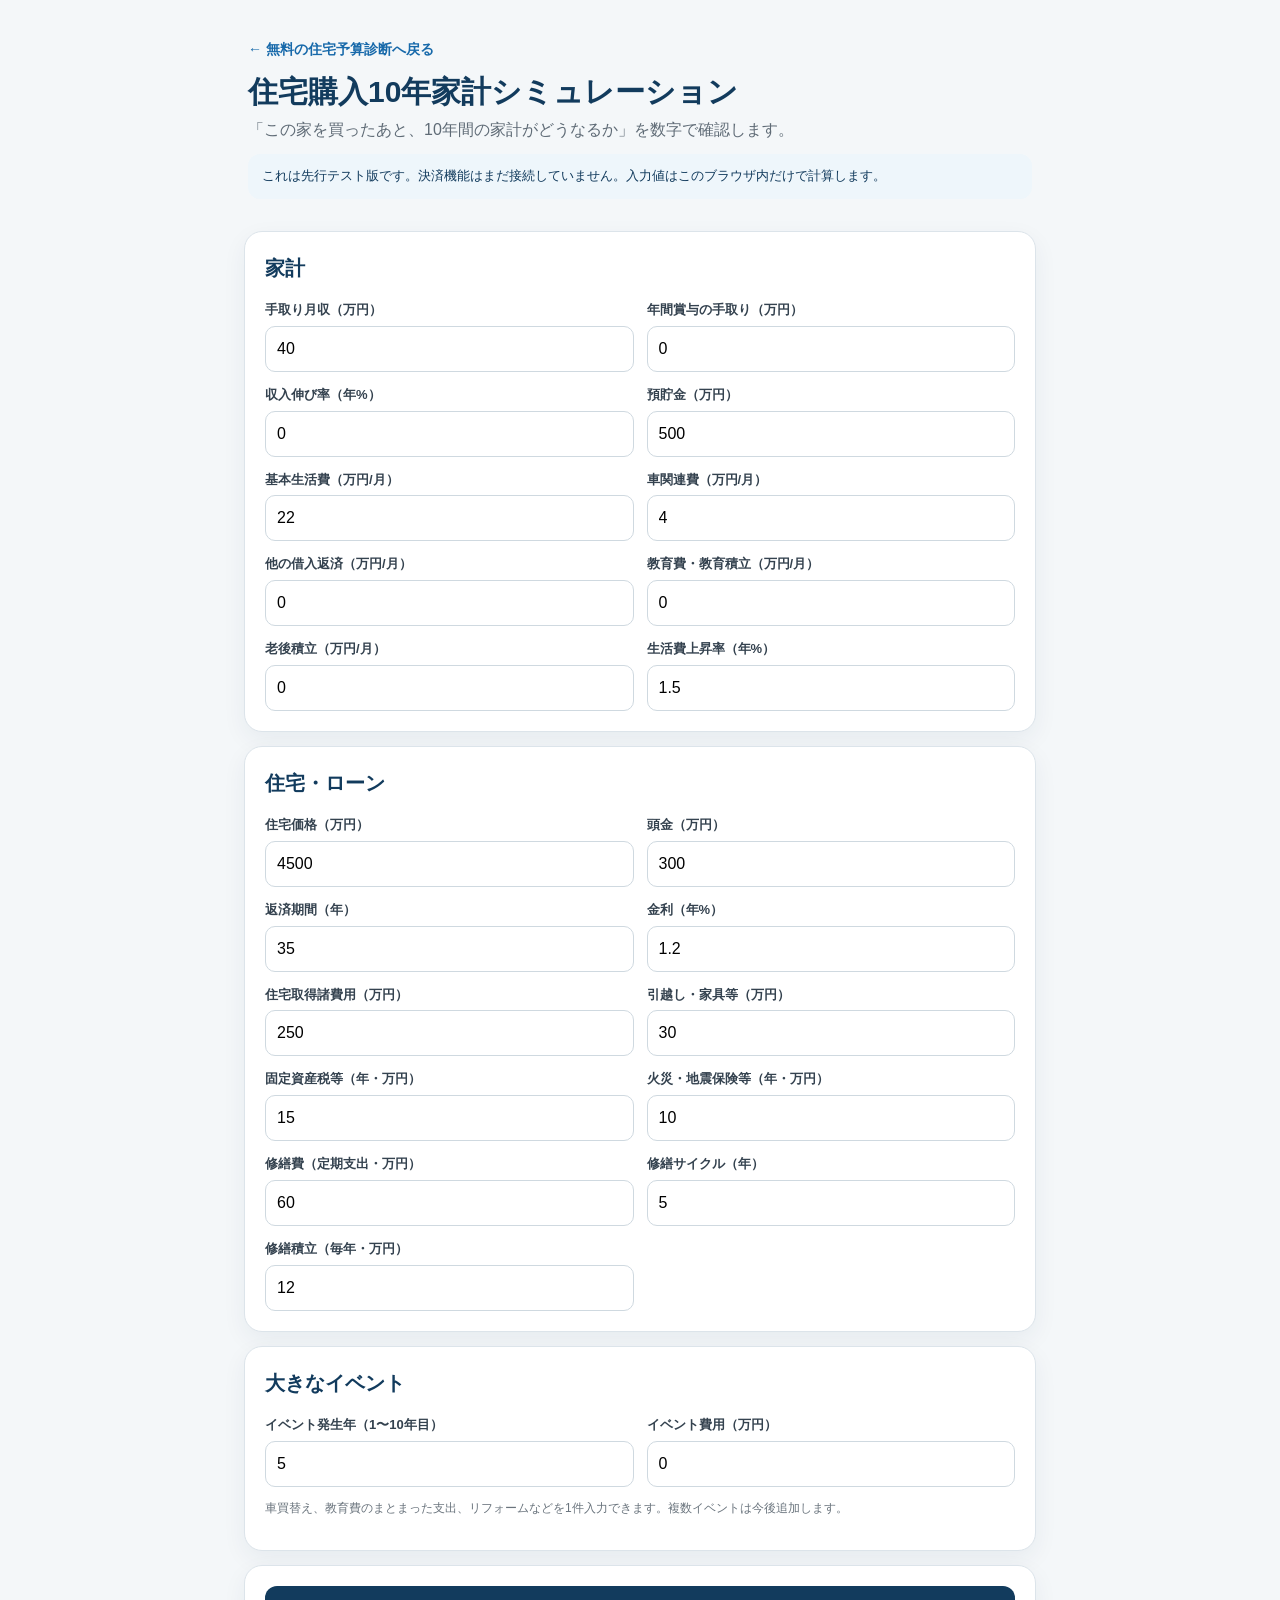
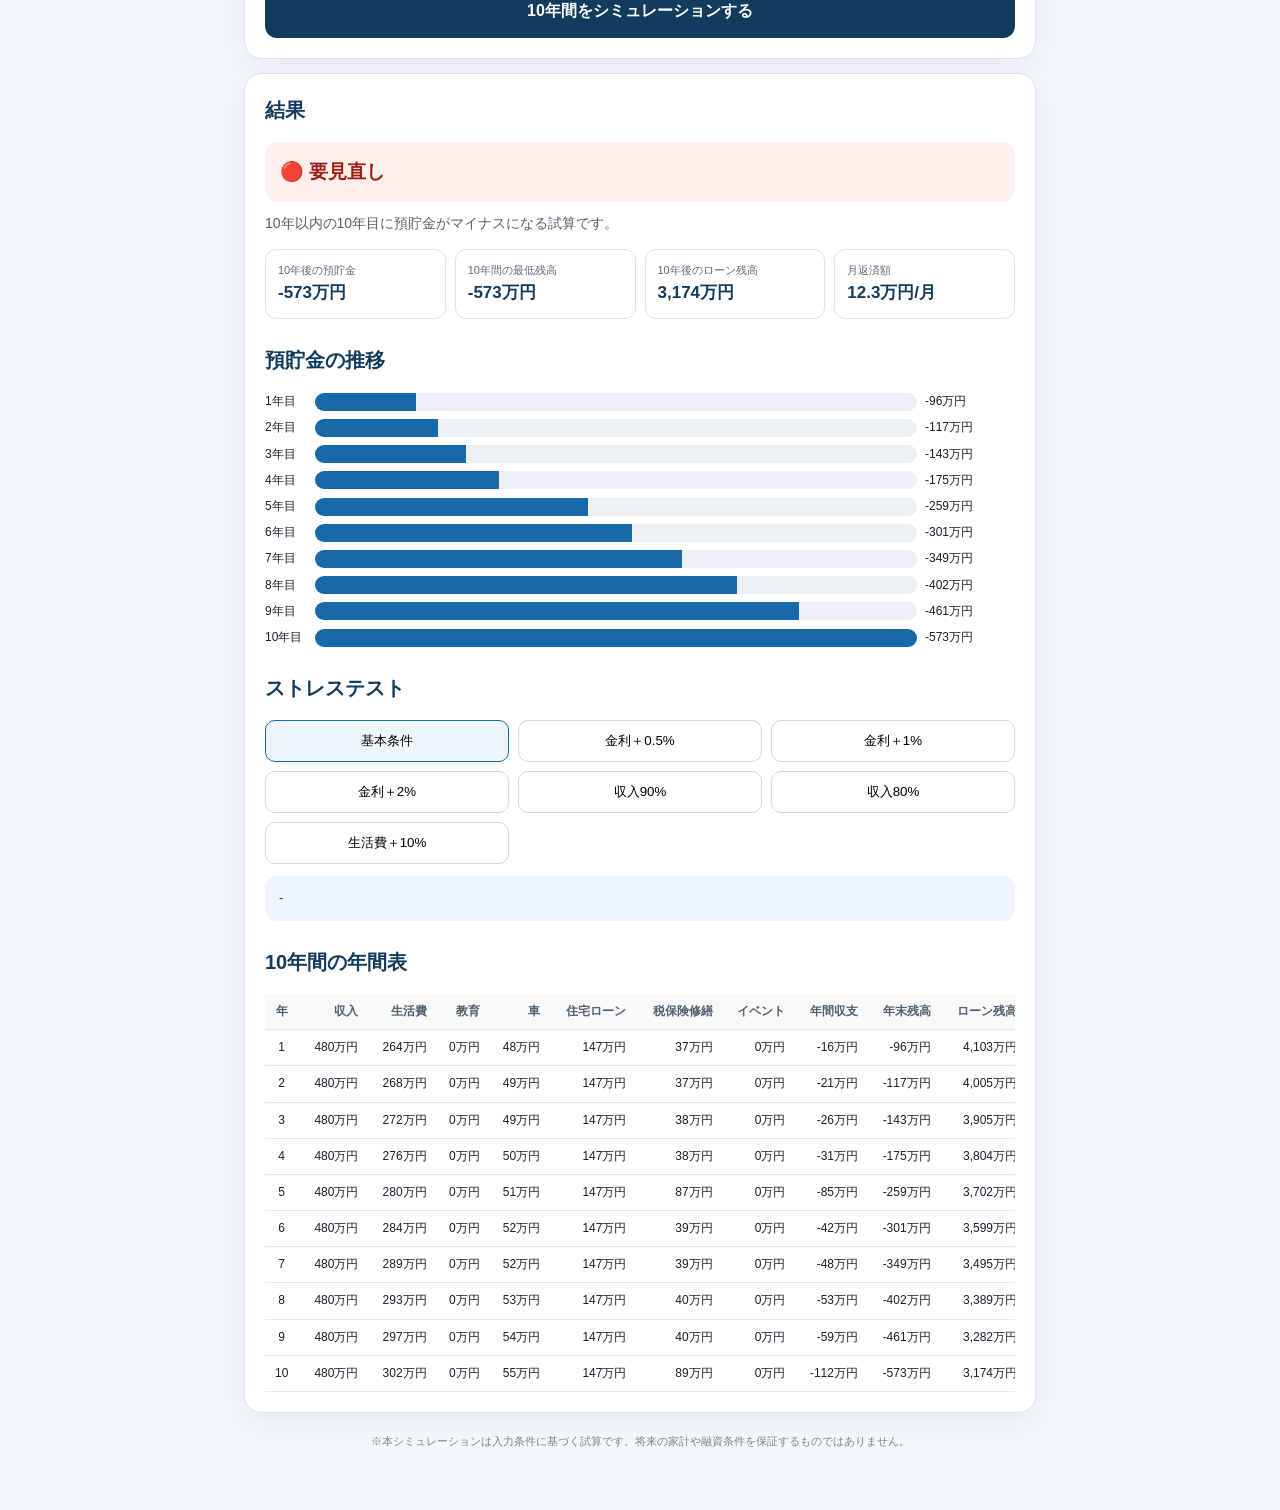
==== simulation.html @ 33155c35 "Add files via upload" ====
<!doctype html><html lang="ja"><head><meta charset="utf-8"><meta name="viewport" content="width=device-width,initial-scale=1"><meta name="theme-color" content="#123b5d"><title>住宅購入10年家計シミュレーション</title><link rel="stylesheet" href="./simulation.css"></head><body><main class="wrap">
<header class="top"><a class="back" href="./index.html">← 無料の住宅予算診断へ戻る</a><h1>住宅購入10年家計シミュレーション</h1><p>「この家を買ったあと、10年間の家計がどうなるか」を数字で確認します。</p><div class="notice">これは先行テスト版です。決済機能はまだ接続していません。入力値はこのブラウザ内だけで計算します。</div></header>
<section class="card"><h2>家計</h2><div class="grid"><div class="field"><label>手取り月収（万円）</label><input id="takehome" type="number" value="40" step="0.1"></div><div class="field"><label>年間賞与の手取り（万円）</label><input id="bonus" type="number" value="0"></div><div class="field"><label>収入伸び率（年%）</label><input id="incomeGrowth" type="number" value="0" step="0.1"></div><div class="field"><label>預貯金（万円）</label><input id="savings" type="number" value="500"></div><div class="field"><label>基本生活費（万円/月）</label><input id="living" type="number" value="22" step="0.1"></div><div class="field"><label>車関連費（万円/月）</label><input id="car" type="number" value="4" step="0.1"></div><div class="field"><label>他の借入返済（万円/月）</label><input id="otherDebt" type="number" value="0" step="0.1"></div><div class="field"><label>教育費・教育積立（万円/月）</label><input id="education" type="number" value="0" step="0.1"></div><div class="field"><label>老後積立（万円/月）</label><input id="retirementSave" type="number" value="0" step="0.1"></div><div class="field"><label>生活費上昇率（年%）</label><input id="inflation" type="number" value="1.5" step="0.1"></div></div></section>
<section class="card"><h2>住宅・ローン</h2><div class="grid"><div class="field"><label>住宅価格（万円）</label><input id="price" type="number" value="4500"></div><div class="field"><label>頭金（万円）</label><input id="down" type="number" value="300"></div><div class="field"><label>返済期間（年）</label><input id="loanYears" type="number" value="35"></div><div class="field"><label>金利（年%）</label><input id="rate" type="number" value="1.2" step="0.01"></div><div class="field"><label>住宅取得諸費用（万円）</label><input id="acquisitionCost" type="number" value="250"></div><div class="field"><label>引越し・家具等（万円）</label><input id="movingCost" type="number" value="30"></div><div class="field"><label>固定資産税等（年・万円）</label><input id="propertyTax" type="number" value="15"></div><div class="field"><label>火災・地震保険等（年・万円）</label><input id="insurance" type="number" value="10"></div><div class="field"><label>修繕費（定期支出・万円）</label><input id="repair" type="number" value="60"></div><div class="field"><label>修繕サイクル（年）</label><input id="repairCycle" type="number" value="5"></div><div class="field"><label>修繕積立（毎年・万円）</label><input id="repairReserve" type="number" value="12"></div></div></section>
<section class="card"><h2>大きなイベント</h2><div class="grid"><div class="field"><label>イベント発生年（1〜10年目）</label><input id="eventYear" type="number" value="5" min="1" max="10"></div><div class="field"><label>イベント費用（万円）</label><input id="eventAmount" type="number" value="0"></div></div><p class="small">車買替え、教育費のまとまった支出、リフォームなどを1件入力できます。複数イベントは今後追加します。</p></section>
<section class="card"><button id="run" class="btn">10年間をシミュレーションする</button></section>
<section id="result" class="card" hidden><h2>結果</h2><div id="status" class="status"></div><p id="reason" class="reason"></p><div class="metrics"><div class="metric"><span>10年後の預貯金</span><strong id="final">-</strong></div><div class="metric"><span>10年間の最低残高</span><strong id="min">-</strong></div><div class="metric"><span>10年後のローン残高</span><strong id="balance">-</strong></div><div class="metric"><span>月返済額</span><strong id="payment">-</strong></div></div><h2 style="margin-top:25px">預貯金の推移</h2><div id="bars" class="bars"></div><h2 style="margin-top:25px">ストレステスト</h2><div class="stress"><button data-test="base" class="active">基本条件</button><button data-test="rate05">金利＋0.5%</button><button data-test="rate1">金利＋1%</button><button data-test="rate2">金利＋2%</button><button data-test="income90">収入90%</button><button data-test="income80">収入80%</button><button data-test="living110">生活費＋10%</button></div><div id="stressResult" class="notice" style="margin-top:12px">-</div><h2 style="margin-top:25px">10年間の年間表</h2><div class="table-wrap"><table><thead><tr><th>年</th><th>収入</th><th>生活費</th><th>教育</th><th>車</th><th>住宅ローン</th><th>税保険修繕</th><th>イベント</th><th>年間収支</th><th>年末残高</th><th>ローン残高</th></tr></thead><tbody id="tbody"></tbody></table></div></section>
<p class="footer">※本シミュレーションは入力条件に基づく試算です。将来の家計や融資条件を保証するものではありません。</p></main><script src="./simulator.js"></script><script>
const $=id=>document.getElementById(id);const yen=n=>`${Math.round(n).toLocaleString('ja-JP')}万円`;
function vals(){return {takehome:+$('takehome').value,bonus:+$('bonus').value,incomeGrowth:+$('incomeGrowth').value,savings:+$('savings').value,living:+$('living').value,car:+$('car').value,otherDebt:+$('otherDebt').value,education:+$('education').value,retirementSave:+$('retirementSave').value,inflation:+$('inflation').value,price:+$('price').value,down:+$('down').value,loanYears:+$('loanYears').value,rate:+$('rate').value,acquisitionCost:+$('acquisitionCost').value,movingCost:+$('movingCost').value,propertyTax:+$('propertyTax').value,insurance:+$('insurance').value,repair:+$('repair').value,repairCycle:+$('repairCycle').value,repairReserve:+$('repairReserve').value,eventYear:+$('eventYear').value,eventAmount:+$('eventAmount').value};}
let base=null;
function draw(r){$('final').textContent=yen(r.finalSavings);$('min').textContent=yen(r.minSavings);$('balance').textContent=yen(r.rows[9].mortgageBalance);$('payment').textContent=`${r.mortgage.toFixed(1)}万円/月`;const a=HousingSimulator.assess(r);$('status').className='status '+a.cls;$('status').textContent=a.label;$('reason').textContent=a.reason;const max=Math.max(...r.rows.map(x=>Math.abs(x.savings)),1);$('bars').innerHTML=r.rows.map(x=>`<div class="barrow"><span>${x.year}年目</span><div class="track"><div class="fill" style="width:${Math.min(100,Math.max(0,Math.abs(x.savings)/max*100))}%"></div></div><span>${yen(x.savings)}</span></div>`).join('');$('tbody').innerHTML=r.rows.map(x=>`<tr><td>${x.year}</td><td>${yen(x.income)}</td><td>${yen(x.living)}</td><td>${yen(x.education)}</td><td>${yen(x.car)}</td><td>${yen(x.mortgagePayment)}</td><td>${yen(x.propertyTax+x.insurance+x.repair)}</td><td>${yen(x.event)}</td><td>${yen(x.cashFlow)}</td><td>${yen(x.savings)}</td><td>${yen(x.mortgageBalance)}</td></tr>`).join('');$('result').hidden=false;}
function run(){base=vals();const r=HousingSimulator.simulate(base);draw(r);requestAnimationFrame(()=>$('result').scrollIntoView({behavior:'smooth'}));}function stress(type){if(!base)return;let o={};if(type==='rate05')o.rate=base.rate+.5;if(type==='rate1')o.rate=base.rate+1;if(type==='rate2')o.rate=base.rate+2;if(type==='income90')o.incomeMultiplier=.9;if(type==='income80')o.incomeMultiplier=.8;if(type==='living110')o.livingMultiplier=1.1;const r=HousingSimulator.simulate(base,o);const a=HousingSimulator.assess(r);$('stressResult').textContent=`${a.label}：10年後 ${yen(r.finalSavings)}、最低 ${yen(r.minSavings)}。${a.reason}`;document.querySelectorAll('.stress button').forEach(b=>b.classList.toggle('active',b.dataset.test===type));}
$('run').addEventListener('click',run);document.querySelectorAll('.stress button').forEach(b=>b.addEventListener('click',()=>stress(b.dataset.test)));run();
</script></body></html>
---- simulation.css ----
*{box-sizing:border-box}body{margin:0;background:#f4f7f9;color:#17212b;font-family:-apple-system,BlinkMacSystemFont,"Hiragino Sans","Yu Gothic",sans-serif;line-height:1.6}.wrap{max-width:820px;margin:auto;padding:18px 14px 48px}.top{padding:18px 4px}.back{color:#1769aa;text-decoration:none;font-weight:700;font-size:14px}.top h1{margin:10px 0 6px;color:#123b5d;font-size:30px;line-height:1.3}.top p{margin:0;color:#5f6b76}.notice{margin-top:12px;padding:12px 14px;background:#eef6fb;border-radius:12px;color:#123b5d;font-size:13px}.card{background:#fff;border:1px solid #dce4ea;border-radius:18px;padding:20px;margin:14px 0;box-shadow:0 8px 24px rgba(18,59,93,.06)}h2{margin:0 0 16px;color:#123b5d;font-size:20px}.grid{display:grid;grid-template-columns:1fr 1fr;gap:13px}.field label{display:block;font-size:13px;font-weight:700;color:#34424f;margin-bottom:5px}.field input{width:100%;min-height:46px;border:1px solid #cfd9e0;border-radius:10px;padding:9px 11px;font-size:16px}.wide{grid-column:1/-1}.btn{width:100%;min-height:52px;border:0;border-radius:12px;background:#123b5d;color:#fff;font-weight:800;font-size:16px;cursor:pointer}.status{padding:15px;border-radius:13px;font-weight:800;font-size:19px}.status.good{background:#eef8f2;color:#2f7d5b}.status.warn{background:#fff7ed;color:#9a5a00}.status.bad{background:#fff0ee;color:#9f1d14}.reason{margin:10px 0 0;color:#52616d;font-size:14px}.metrics{display:grid;grid-template-columns:repeat(4,1fr);gap:9px;margin-top:14px}.metric{padding:12px;border:1px solid #dce4ea;border-radius:11px}.metric span{display:block;color:#5f6b76;font-size:11px}.metric strong{color:#123b5d;font-size:17px}.bars{display:grid;gap:7px}.barrow{display:grid;grid-template-columns:42px 1fr 90px;gap:8px;align-items:center;font-size:12px}.track{height:18px;background:#edf1f3;border-radius:99px;overflow:hidden}.fill{height:100%;background:#1769aa}.stress{display:grid;grid-template-columns:repeat(3,1fr);gap:9px}.stress button{border:1px solid #cfd9e0;background:#fff;border-radius:10px;padding:11px;cursor:pointer}.stress button.active{border-color:#1769aa;background:#eef6fb}.table-wrap{overflow:auto}table{width:100%;border-collapse:collapse;font-size:12px;min-width:760px}th,td{padding:8px;border-bottom:1px solid #e5eaee;text-align:right;white-space:nowrap}th:first-child,td:first-child{text-align:center}th{background:#f7f9fa;color:#52616d}.small{font-size:12px;color:#6a747d}.footer{text-align:center;color:#7a848c;font-size:11px;margin-top:20px}@media(max-width:620px){.grid,.metrics{grid-template-columns:1fr}.wide{grid-column:auto}.stress{grid-template-columns:1fr 1fr}.top h1{font-size:26px}}
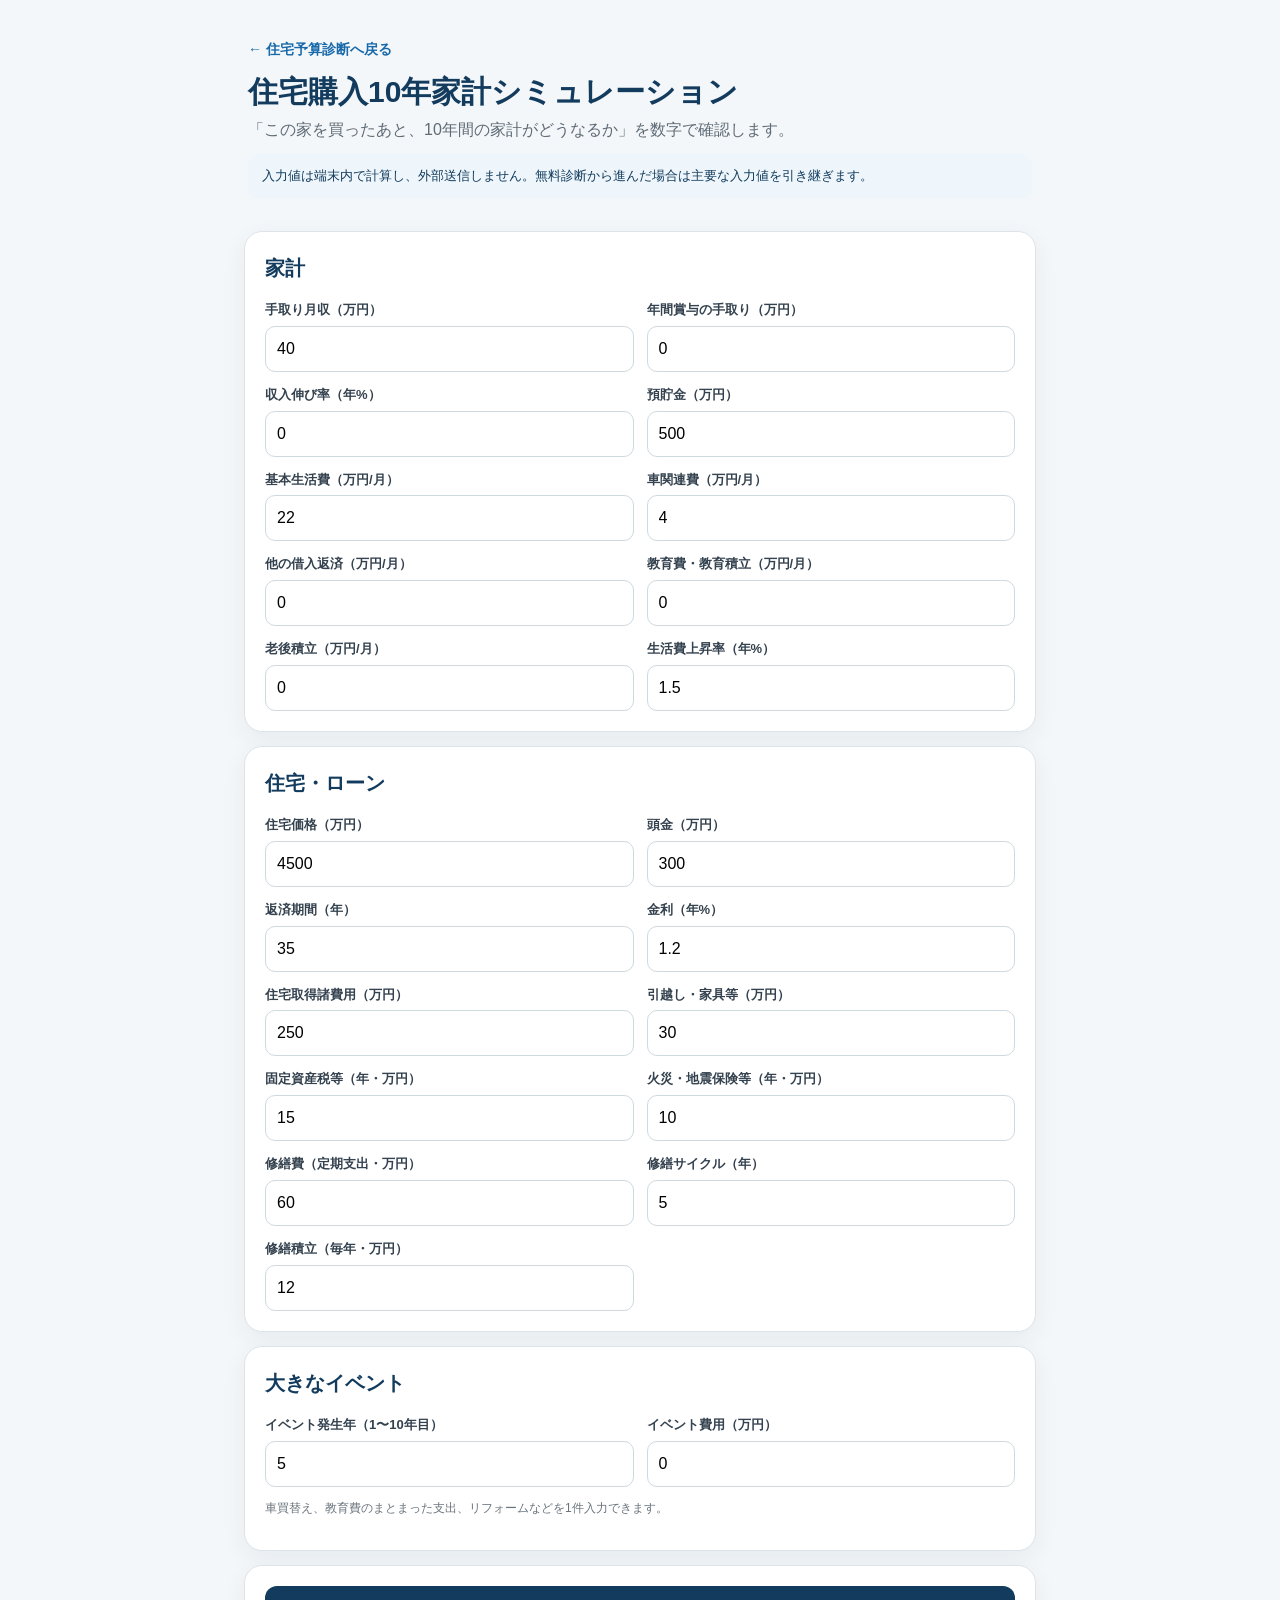
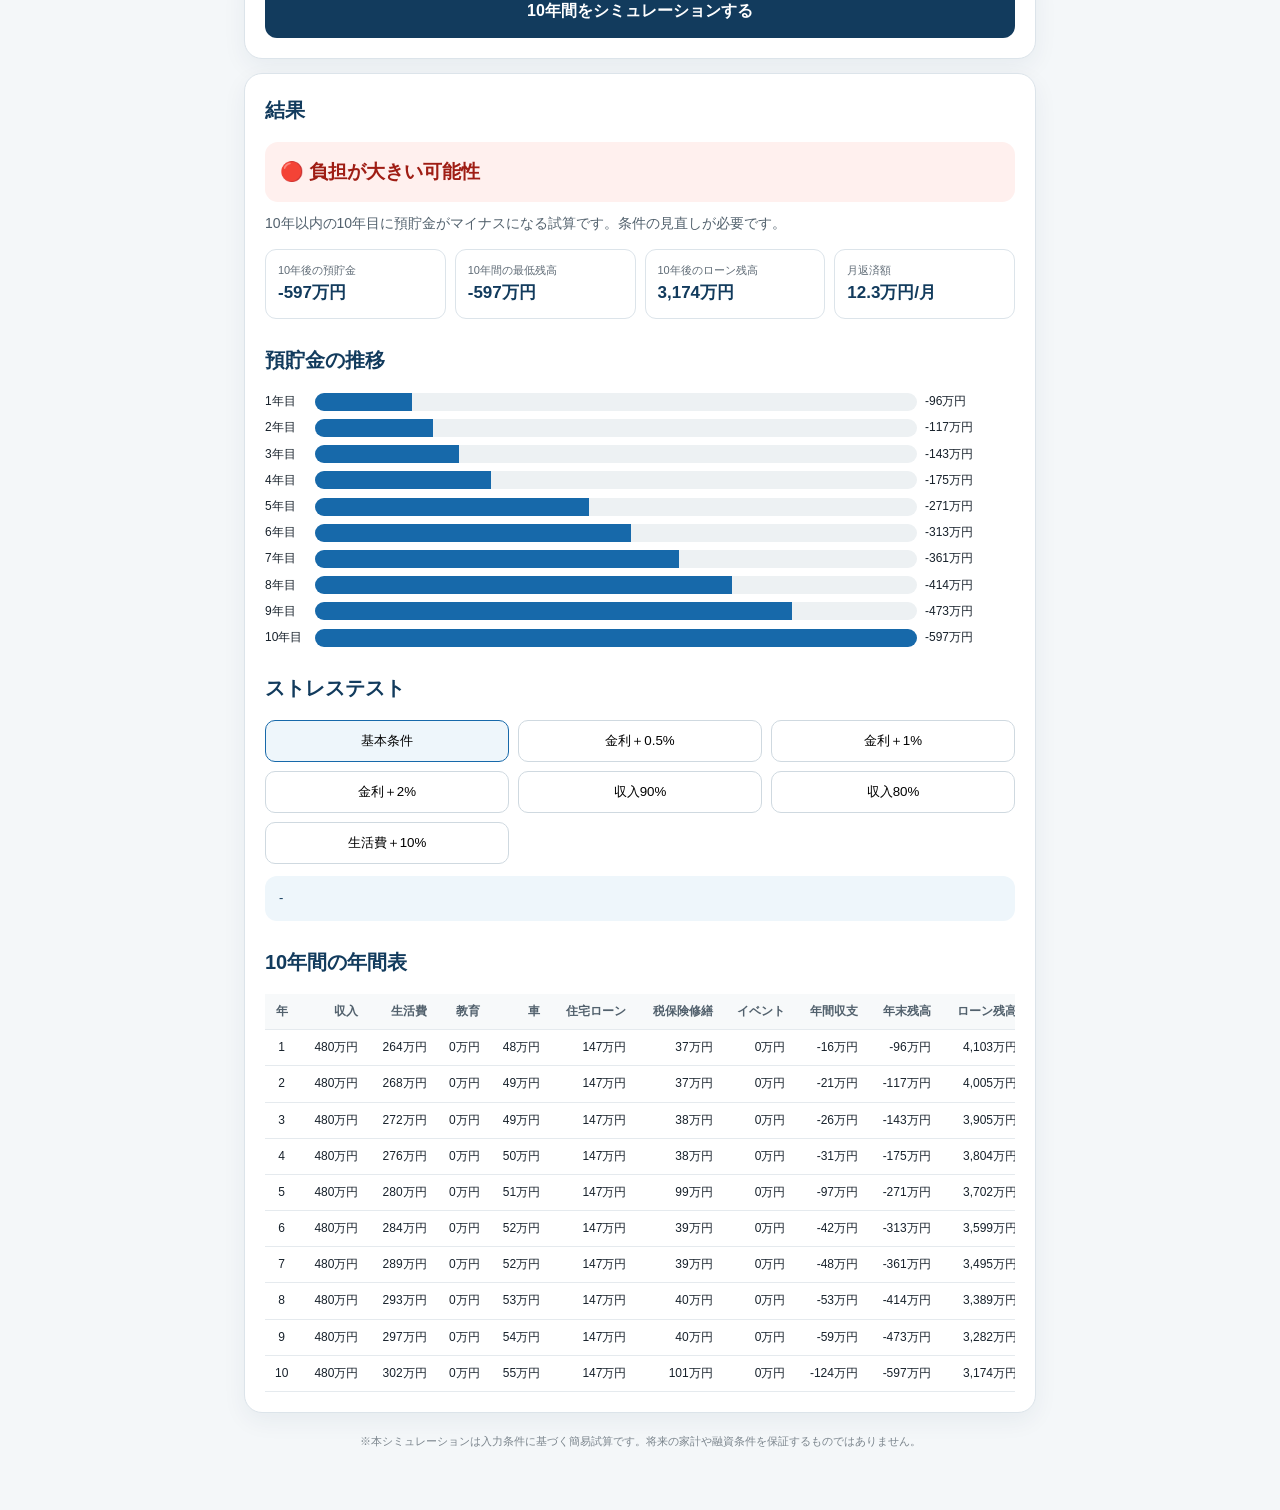
==== commit 0b78417a: "Add files via upload" ====
--- a/simulation.html
+++ b/simulation.html
@@ -1,15 +1,24 @@
-<!doctype html><html lang="ja"><head><meta charset="utf-8"><meta name="viewport" content="width=device-width,initial-scale=1"><meta name="theme-color" content="#123b5d"><title>住宅購入10年家計シミュレーション</title><link rel="stylesheet" href="./simulation.css"></head><body><main class="wrap">
-<header class="top"><a class="back" href="./index.html">← 無料の住宅予算診断へ戻る</a><h1>住宅購入10年家計シミュレーション</h1><p>「この家を買ったあと、10年間の家計がどうなるか」を数字で確認します。</p><div class="notice">これは先行テスト版です。決済機能はまだ接続していません。入力値はこのブラウザ内だけで計算します。</div></header>
-<section class="card"><h2>家計</h2><div class="grid"><div class="field"><label>手取り月収（万円）</label><input id="takehome" type="number" value="40" step="0.1"></div><div class="field"><label>年間賞与の手取り（万円）</label><input id="bonus" type="number" value="0"></div><div class="field"><label>収入伸び率（年%）</label><input id="incomeGrowth" type="number" value="0" step="0.1"></div><div class="field"><label>預貯金（万円）</label><input id="savings" type="number" value="500"></div><div class="field"><label>基本生活費（万円/月）</label><input id="living" type="number" value="22" step="0.1"></div><div class="field"><label>車関連費（万円/月）</label><input id="car" type="number" value="4" step="0.1"></div><div class="field"><label>他の借入返済（万円/月）</label><input id="otherDebt" type="number" value="0" step="0.1"></div><div class="field"><label>教育費・教育積立（万円/月）</label><input id="education" type="number" value="0" step="0.1"></div><div class="field"><label>老後積立（万円/月）</label><input id="retirementSave" type="number" value="0" step="0.1"></div><div class="field"><label>生活費上昇率（年%）</label><input id="inflation" type="number" value="1.5" step="0.1"></div></div></section>
-<section class="card"><h2>住宅・ローン</h2><div class="grid"><div class="field"><label>住宅価格（万円）</label><input id="price" type="number" value="4500"></div><div class="field"><label>頭金（万円）</label><input id="down" type="number" value="300"></div><div class="field"><label>返済期間（年）</label><input id="loanYears" type="number" value="35"></div><div class="field"><label>金利（年%）</label><input id="rate" type="number" value="1.2" step="0.01"></div><div class="field"><label>住宅取得諸費用（万円）</label><input id="acquisitionCost" type="number" value="250"></div><div class="field"><label>引越し・家具等（万円）</label><input id="movingCost" type="number" value="30"></div><div class="field"><label>固定資産税等（年・万円）</label><input id="propertyTax" type="number" value="15"></div><div class="field"><label>火災・地震保険等（年・万円）</label><input id="insurance" type="number" value="10"></div><div class="field"><label>修繕費（定期支出・万円）</label><input id="repair" type="number" value="60"></div><div class="field"><label>修繕サイクル（年）</label><input id="repairCycle" type="number" value="5"></div><div class="field"><label>修繕積立（毎年・万円）</label><input id="repairReserve" type="number" value="12"></div></div></section>
-<section class="card"><h2>大きなイベント</h2><div class="grid"><div class="field"><label>イベント発生年（1〜10年目）</label><input id="eventYear" type="number" value="5" min="1" max="10"></div><div class="field"><label>イベント費用（万円）</label><input id="eventAmount" type="number" value="0"></div></div><p class="small">車買替え、教育費のまとまった支出、リフォームなどを1件入力できます。複数イベントは今後追加します。</p></section>
-<section class="card"><button id="run" class="btn">10年間をシミュレーションする</button></section>
+<!doctype html>
+<html lang="ja"><head><meta charset="utf-8"><meta name="viewport" content="width=device-width,initial-scale=1"><meta name="theme-color" content="#123b5d"><title>住宅購入10年家計シミュレーション</title><link rel="stylesheet" href="./simulation.css"></head>
+<body><main class="wrap">
+<header class="top"><a class="back" href="./index.html">← 住宅予算診断へ戻る</a><h1>住宅購入10年家計シミュレーション</h1><p>「この家を買ったあと、10年間の家計がどうなるか」を数字で確認します。</p><div class="notice">入力値は端末内で計算し、外部送信しません。無料診断から進んだ場合は主要な入力値を引き継ぎます。</div></header>
+<section class="card"><h2>家計</h2><div class="grid">
+<div class="field"><label>手取り月収（万円）</label><input id="takehome" type="number" value="40" step="0.1"></div><div class="field"><label>年間賞与の手取り（万円）</label><input id="bonus" type="number" value="0"></div><div class="field"><label>収入伸び率（年%）</label><input id="incomeGrowth" type="number" value="0" step="0.1"></div><div class="field"><label>預貯金（万円）</label><input id="savings" type="number" value="500"></div><div class="field"><label>基本生活費（万円/月）</label><input id="living" type="number" value="22" step="0.1"></div><div class="field"><label>車関連費（万円/月）</label><input id="car" type="number" value="4" step="0.1"></div><div class="field"><label>他の借入返済（万円/月）</label><input id="otherDebt" type="number" value="0" step="0.1"></div><div class="field"><label>教育費・教育積立（万円/月）</label><input id="education" type="number" value="0" step="0.1"></div><div class="field"><label>老後積立（万円/月）</label><input id="retirementSave" type="number" value="0" step="0.1"></div><div class="field"><label>生活費上昇率（年%）</label><input id="inflation" type="number" value="1.5" step="0.1"></div></div></section>
+<section class="card"><h2>住宅・ローン</h2><div class="grid">
+<div class="field"><label>住宅価格（万円）</label><input id="price" type="number" value="4500"></div><div class="field"><label>頭金（万円）</label><input id="down" type="number" value="300"></div><div class="field"><label>返済期間（年）</label><input id="loanYears" type="number" value="35"></div><div class="field"><label>金利（年%）</label><input id="rate" type="number" value="1.2" step="0.01"></div><div class="field"><label>住宅取得諸費用（万円）</label><input id="acquisitionCost" type="number" value="250"></div><div class="field"><label>引越し・家具等（万円）</label><input id="movingCost" type="number" value="30"></div><div class="field"><label>固定資産税等（年・万円）</label><input id="propertyTax" type="number" value="15"></div><div class="field"><label>火災・地震保険等（年・万円）</label><input id="insurance" type="number" value="10"></div><div class="field"><label>修繕費（定期支出・万円）</label><input id="repair" type="number" value="60"></div><div class="field"><label>修繕サイクル（年）</label><input id="repairCycle" type="number" value="5"></div><div class="field"><label>修繕積立（毎年・万円）</label><input id="repairReserve" type="number" value="12"></div></div></section>
+<section class="card"><h2>大きなイベント</h2><div class="grid"><div class="field"><label>イベント発生年（1〜10年目）</label><input id="eventYear" type="number" value="5" min="1" max="10"></div><div class="field"><label>イベント費用（万円）</label><input id="eventAmount" type="number" value="0"></div></div><p class="small">車買替え、教育費のまとまった支出、リフォームなどを1件入力できます。</p></section>
+<section class="card"><div id="errorBox" class="error" hidden></div><button id="run" class="btn">10年間をシミュレーションする</button></section>
 <section id="result" class="card" hidden><h2>結果</h2><div id="status" class="status"></div><p id="reason" class="reason"></p><div class="metrics"><div class="metric"><span>10年後の預貯金</span><strong id="final">-</strong></div><div class="metric"><span>10年間の最低残高</span><strong id="min">-</strong></div><div class="metric"><span>10年後のローン残高</span><strong id="balance">-</strong></div><div class="metric"><span>月返済額</span><strong id="payment">-</strong></div></div><h2 style="margin-top:25px">預貯金の推移</h2><div id="bars" class="bars"></div><h2 style="margin-top:25px">ストレステスト</h2><div class="stress"><button data-test="base" class="active">基本条件</button><button data-test="rate05">金利＋0.5%</button><button data-test="rate1">金利＋1%</button><button data-test="rate2">金利＋2%</button><button data-test="income90">収入90%</button><button data-test="income80">収入80%</button><button data-test="living110">生活費＋10%</button></div><div id="stressResult" class="notice" style="margin-top:12px">-</div><h2 style="margin-top:25px">10年間の年間表</h2><div class="table-wrap"><table><thead><tr><th>年</th><th>収入</th><th>生活費</th><th>教育</th><th>車</th><th>住宅ローン</th><th>税保険修繕</th><th>イベント</th><th>年間収支</th><th>年末残高</th><th>ローン残高</th></tr></thead><tbody id="tbody"></tbody></table></div></section>
-<p class="footer">※本シミュレーションは入力条件に基づく試算です。将来の家計や融資条件を保証するものではありません。</p></main><script src="./simulator.js"></script><script>
-const $=id=>document.getElementById(id);const yen=n=>`${Math.round(n).toLocaleString('ja-JP')}万円`;
-function vals(){return {takehome:+$('takehome').value,bonus:+$('bonus').value,incomeGrowth:+$('incomeGrowth').value,savings:+$('savings').value,living:+$('living').value,car:+$('car').value,otherDebt:+$('otherDebt').value,education:+$('education').value,retirementSave:+$('retirementSave').value,inflation:+$('inflation').value,price:+$('price').value,down:+$('down').value,loanYears:+$('loanYears').value,rate:+$('rate').value,acquisitionCost:+$('acquisitionCost').value,movingCost:+$('movingCost').value,propertyTax:+$('propertyTax').value,insurance:+$('insurance').value,repair:+$('repair').value,repairCycle:+$('repairCycle').value,repairReserve:+$('repairReserve').value,eventYear:+$('eventYear').value,eventAmount:+$('eventAmount').value};}
+<p class="footer">※本シミュレーションは入力条件に基づく簡易試算です。将来の家計や融資条件を保証するものではありません。</p></main>
+<script src="./simulator.js"></script><script>
+const $=id=>document.getElementById(id),yen=n=>`${Math.round(n).toLocaleString('ja-JP')}万円`;
+const ids=['takehome','bonus','incomeGrowth','savings','living','car','otherDebt','education','retirementSave','inflation','price','down','loanYears','rate','acquisitionCost','movingCost','propertyTax','insurance','repair','repairCycle','repairReserve','eventYear','eventAmount'];
+function vals(){const o={};ids.forEach(id=>o[id]=+$((id)).value);return o;}
+function validate(v){const e=[];ids.forEach(id=>{if(!Number.isFinite(v[id]))e.push('すべての数値を確認してください。');});['takehome','bonus','savings','living','car','otherDebt','education','retirementSave','price','down','acquisitionCost','movingCost','propertyTax','insurance','repair','repairReserve','eventAmount'].forEach(id=>{if(v[id]<0)e.push('金額は0以上で入力してください。');});if(v.takehome<=0)e.push('手取り月収を入力してください。');if(v.price<=0)e.push('住宅価格を入力してください。');if(v.down>v.price)e.push('頭金は住宅価格以下にしてください。');if(v.loanYears<5||v.loanYears>50)e.push('返済期間は5〜50年で入力してください。');if(v.rate<0||v.rate>10)e.push('金利は0〜10%で入力してください。');if(v.repairCycle<1)e.push('修繕サイクルは1年以上で入力してください。');if(v.eventYear<1||v.eventYear>10)e.push('イベント発生年は1〜10年目で入力してください。');return [...new Set(e)];}
+function loadTransfer(){try{const d=JSON.parse(sessionStorage.getItem('housingBudgetSimulationInput')||'null');if(!d)return;Object.entries(d).forEach(([id,val])=>{if($(id)&&Number.isFinite(Number(val)))$(id).value=val;});}catch(_){}}
 let base=null;
-function draw(r){$('final').textContent=yen(r.finalSavings);$('min').textContent=yen(r.minSavings);$('balance').textContent=yen(r.rows[9].mortgageBalance);$('payment').textContent=`${r.mortgage.toFixed(1)}万円/月`;const a=HousingSimulator.assess(r);$('status').className='status '+a.cls;$('status').textContent=a.label;$('reason').textContent=a.reason;const max=Math.max(...r.rows.map(x=>Math.abs(x.savings)),1);$('bars').innerHTML=r.rows.map(x=>`<div class="barrow"><span>${x.year}年目</span><div class="track"><div class="fill" style="width:${Math.min(100,Math.max(0,Math.abs(x.savings)/max*100))}%"></div></div><span>${yen(x.savings)}</span></div>`).join('');$('tbody').innerHTML=r.rows.map(x=>`<tr><td>${x.year}</td><td>${yen(x.income)}</td><td>${yen(x.living)}</td><td>${yen(x.education)}</td><td>${yen(x.car)}</td><td>${yen(x.mortgagePayment)}</td><td>${yen(x.propertyTax+x.insurance+x.repair)}</td><td>${yen(x.event)}</td><td>${yen(x.cashFlow)}</td><td>${yen(x.savings)}</td><td>${yen(x.mortgageBalance)}</td></tr>`).join('');$('result').hidden=false;}
-function run(){base=vals();const r=HousingSimulator.simulate(base);draw(r);requestAnimationFrame(()=>$('result').scrollIntoView({behavior:'smooth'}));}function stress(type){if(!base)return;let o={};if(type==='rate05')o.rate=base.rate+.5;if(type==='rate1')o.rate=base.rate+1;if(type==='rate2')o.rate=base.rate+2;if(type==='income90')o.incomeMultiplier=.9;if(type==='income80')o.incomeMultiplier=.8;if(type==='living110')o.livingMultiplier=1.1;const r=HousingSimulator.simulate(base,o);const a=HousingSimulator.assess(r);$('stressResult').textContent=`${a.label}：10年後 ${yen(r.finalSavings)}、最低 ${yen(r.minSavings)}。${a.reason}`;document.querySelectorAll('.stress button').forEach(b=>b.classList.toggle('active',b.dataset.test===type));}
-$('run').addEventListener('click',run);document.querySelectorAll('.stress button').forEach(b=>b.addEventListener('click',()=>stress(b.dataset.test)));run();
-</script></body></html>
+function draw(r){$('final').textContent=yen(r.finalSavings);$('min').textContent=yen(r.minSavings);$('balance').textContent=yen(r.rows[9].mortgageBalance);$('payment').textContent=`${r.mortgage.toFixed(1)}万円/月`;const a=HousingSimulator.assess(r);$('status').className='status '+a.cls;$('status').textContent=a.label;$('reason').textContent=a.reason;const max=Math.max(...r.rows.map(x=>Math.abs(x.savings)),Math.abs(r.startingSavings),1);$('bars').innerHTML=r.rows.map(x=>`<div class="barrow"><span>${x.year}年目</span><div class="track"><div class="fill" style="width:${Math.min(100,Math.abs(x.savings)/max*100)}%"></div></div><span>${yen(x.savings)}</span></div>`).join('');$('tbody').innerHTML=r.rows.map(x=>`<tr><td>${x.year}</td><td>${yen(x.income)}</td><td>${yen(x.living)}</td><td>${yen(x.education)}</td><td>${yen(x.car)}</td><td>${yen(x.mortgagePayment)}</td><td>${yen(x.propertyTax+x.insurance+x.repair)}</td><td>${yen(x.event)}</td><td>${yen(x.cashFlow)}</td><td>${yen(x.savings)}</td><td>${yen(x.mortgageBalance)}</td></tr>`).join('');$('result').hidden=false;}
+function run(scroll=true){const v=vals(),errors=validate(v),eb=$('errorBox');if(errors.length){eb.innerHTML=errors.map(x=>`・${x}`).join('<br>');eb.hidden=false;return;}eb.hidden=true;base=v;draw(HousingSimulator.simulate(base));if(scroll)requestAnimationFrame(()=>$('result').scrollIntoView({behavior:'smooth'}));}
+function stress(type){if(!base)return;let o={};if(type==='rate05')o.rate=base.rate+.5;if(type==='rate1')o.rate=base.rate+1;if(type==='rate2')o.rate=base.rate+2;if(type==='income90')o.incomeMultiplier=.9;if(type==='income80')o.incomeMultiplier=.8;if(type==='living110')o.livingMultiplier=1.1;const r=HousingSimulator.simulate(base,o),a=HousingSimulator.assess(r);$('stressResult').textContent=`${a.label}：10年後 ${yen(r.finalSavings)}、最低 ${yen(r.minSavings)}。${a.reason}`;document.querySelectorAll('.stress button').forEach(b=>b.classList.toggle('active',b.dataset.test===type));}
+loadTransfer();$('run').addEventListener('click',()=>run(true));document.querySelectorAll('.stress button').forEach(b=>b.addEventListener('click',()=>stress(b.dataset.test)));run(false);
+</script></body></html>
--- a/simulation.css
+++ b/simulation.css
@@ -1 +1 @@
-*{box-sizing:border-box}body{margin:0;background:#f4f7f9;color:#17212b;font-family:-apple-system,BlinkMacSystemFont,"Hiragino Sans","Yu Gothic",sans-serif;line-height:1.6}.wrap{max-width:820px;margin:auto;padding:18px 14px 48px}.top{padding:18px 4px}.back{color:#1769aa;text-decoration:none;font-weight:700;font-size:14px}.top h1{margin:10px 0 6px;color:#123b5d;font-size:30px;line-height:1.3}.top p{margin:0;color:#5f6b76}.notice{margin-top:12px;padding:12px 14px;background:#eef6fb;border-radius:12px;color:#123b5d;font-size:13px}.card{background:#fff;border:1px solid #dce4ea;border-radius:18px;padding:20px;margin:14px 0;box-shadow:0 8px 24px rgba(18,59,93,.06)}h2{margin:0 0 16px;color:#123b5d;font-size:20px}.grid{display:grid;grid-template-columns:1fr 1fr;gap:13px}.field label{display:block;font-size:13px;font-weight:700;color:#34424f;margin-bottom:5px}.field input{width:100%;min-height:46px;border:1px solid #cfd9e0;border-radius:10px;padding:9px 11px;font-size:16px}.wide{grid-column:1/-1}.btn{width:100%;min-height:52px;border:0;border-radius:12px;background:#123b5d;color:#fff;font-weight:800;font-size:16px;cursor:pointer}.status{padding:15px;border-radius:13px;font-weight:800;font-size:19px}.status.good{background:#eef8f2;color:#2f7d5b}.status.warn{background:#fff7ed;color:#9a5a00}.status.bad{background:#fff0ee;color:#9f1d14}.reason{margin:10px 0 0;color:#52616d;font-size:14px}.metrics{display:grid;grid-template-columns:repeat(4,1fr);gap:9px;margin-top:14px}.metric{padding:12px;border:1px solid #dce4ea;border-radius:11px}.metric span{display:block;color:#5f6b76;font-size:11px}.metric strong{color:#123b5d;font-size:17px}.bars{display:grid;gap:7px}.barrow{display:grid;grid-template-columns:42px 1fr 90px;gap:8px;align-items:center;font-size:12px}.track{height:18px;background:#edf1f3;border-radius:99px;overflow:hidden}.fill{height:100%;background:#1769aa}.stress{display:grid;grid-template-columns:repeat(3,1fr);gap:9px}.stress button{border:1px solid #cfd9e0;background:#fff;border-radius:10px;padding:11px;cursor:pointer}.stress button.active{border-color:#1769aa;background:#eef6fb}.table-wrap{overflow:auto}table{width:100%;border-collapse:collapse;font-size:12px;min-width:760px}th,td{padding:8px;border-bottom:1px solid #e5eaee;text-align:right;white-space:nowrap}th:first-child,td:first-child{text-align:center}th{background:#f7f9fa;color:#52616d}.small{font-size:12px;color:#6a747d}.footer{text-align:center;color:#7a848c;font-size:11px;margin-top:20px}@media(max-width:620px){.grid,.metrics{grid-template-columns:1fr}.wide{grid-column:auto}.stress{grid-template-columns:1fr 1fr}.top h1{font-size:26px}}
+*{box-sizing:border-box}body{margin:0;background:#f4f7f9;color:#17212b;font-family:-apple-system,BlinkMacSystemFont,"Hiragino Sans","Yu Gothic",sans-serif;line-height:1.6}.wrap{max-width:820px;margin:auto;padding:18px 14px 48px}.top{padding:18px 4px}.back{color:#1769aa;text-decoration:none;font-weight:700;font-size:14px}.top h1{margin:10px 0 6px;color:#123b5d;font-size:30px;line-height:1.3}.top p{margin:0;color:#5f6b76}.notice{margin-top:12px;padding:12px 14px;background:#eef6fb;border-radius:12px;color:#123b5d;font-size:13px}.card{background:#fff;border:1px solid #dce4ea;border-radius:18px;padding:20px;margin:14px 0;box-shadow:0 8px 24px rgba(18,59,93,.06)}h2{margin:0 0 16px;color:#123b5d;font-size:20px}.grid{display:grid;grid-template-columns:1fr 1fr;gap:13px}.field label{display:block;font-size:13px;font-weight:700;color:#34424f;margin-bottom:5px}.field input{width:100%;min-height:46px;border:1px solid #cfd9e0;border-radius:10px;padding:9px 11px;font-size:16px}.btn{width:100%;min-height:52px;border:0;border-radius:12px;background:#123b5d;color:#fff;font-weight:800;font-size:16px;cursor:pointer}.error{margin-bottom:12px;padding:12px 14px;border-radius:10px;background:#fff0ee;color:#b42318;font-size:14px;font-weight:700}.status{padding:15px;border-radius:13px;font-weight:800;font-size:19px}.status.good{background:#eef8f2;color:#2f7d5b}.status.warn{background:#fff7ed;color:#9a5a00}.status.bad{background:#fff0ee;color:#9f1d14}.reason{margin:10px 0 0;color:#52616d;font-size:14px}.metrics{display:grid;grid-template-columns:repeat(4,1fr);gap:9px;margin-top:14px}.metric{padding:12px;border:1px solid #dce4ea;border-radius:11px}.metric span{display:block;color:#5f6b76;font-size:11px}.metric strong{color:#123b5d;font-size:17px}.bars{display:grid;gap:7px}.barrow{display:grid;grid-template-columns:42px 1fr 90px;gap:8px;align-items:center;font-size:12px}.track{height:18px;background:#edf1f3;border-radius:99px;overflow:hidden}.fill{height:100%;background:#1769aa}.stress{display:grid;grid-template-columns:repeat(3,1fr);gap:9px}.stress button{border:1px solid #cfd9e0;background:#fff;border-radius:10px;padding:11px;cursor:pointer}.stress button.active{border-color:#1769aa;background:#eef6fb}.table-wrap{overflow:auto}table{width:100%;border-collapse:collapse;font-size:12px;min-width:760px}th,td{padding:8px;border-bottom:1px solid #e5eaee;text-align:right;white-space:nowrap}th:first-child,td:first-child{text-align:center}th{background:#f7f9fa;color:#52616d}.small{font-size:12px;color:#6a747d}.footer{text-align:center;color:#7a848c;font-size:11px;margin-top:20px}[hidden]{display:none!important}@media(max-width:620px){.grid,.metrics{grid-template-columns:1fr}.stress{grid-template-columns:1fr 1fr}.top h1{font-size:26px}}
